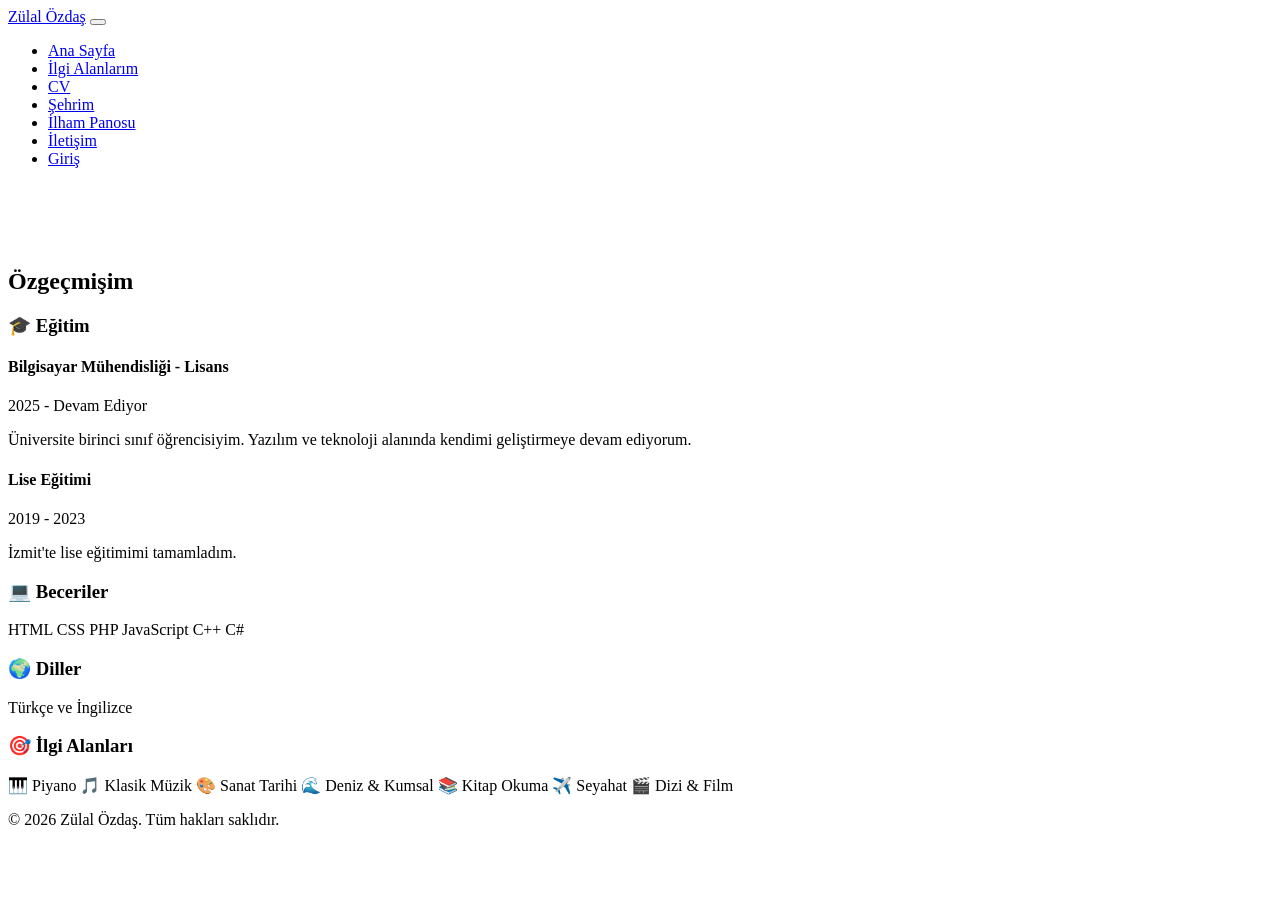
==== cv.html @ 0bf4eb01 "cv.html yüklendi." ====
<!DOCTYPE html>
<html lang="tr">

<head>
  <meta charset="UTF-8">
  <meta name="viewport" content="width=device-width, initial-scale=1.0">
  <meta name="description" content="Zülal - Özgeçmiş / CV">
  <title>Zülal | CV</title>
  <link rel="stylesheet" href="css/style.css">
</head>

<body>

  <!-- Navbar -->
  <nav class="navbar">
    <div class="nav-container">
      <a href="index.html" class="nav-logo">Zülal Özdaş</a>
      <button class="hamburger" id="hamburger" aria-label="Menü">
        <span></span><span></span><span></span>
      </button>
      <ul class="nav-links" id="navLinks">
        <li><a href="index.html">Ana Sayfa</a></li>
        <li><a href="hobilerim.html">İlgi Alanlarım</a></li>
        <li><a href="cv.html" class="active">CV</a></li>
        <li><a href="sehrım.html">Şehrim</a></li>
        <li><a href="ilham.html">İlham Panosu</a></li>
        <li><a href="iletisim.html">İletişim</a></li>
        <li><a href="login.html">Giriş</a></li>
      </ul>
    </div>
  </nav>

  <div style="height: 64px;"></div>

  <section class="section">
    <h1 class="section-title">Özgeçmişim</h1>
    <div class="section-line"></div>

    <div class="cv-container">

      <!-- Eğitim -->
      <div class="cv-section fade-in">
        <h3>🎓 Eğitim</h3>
        <div class="cv-item">
          <h4>Bilgisayar Mühendisliği - Lisans</h4>
          <p class="cv-date">2025 - Devam Ediyor</p>
          <p>Üniversite birinci sınıf öğrencisiyim. Yazılım ve teknoloji alanında kendimi geliştirmeye devam ediyorum.
          </p>
        </div>
        <div class="cv-item">
          <h4>Lise Eğitimi</h4>
          <p class="cv-date">2019 - 2023</p>
          <p>İzmit'te lise eğitimimi tamamladım.</p>
        </div>
      </div>

      <!-- Beceriler -->
      <div class="cv-section fade-in">
        <h3>💻 Beceriler</h3>
        <div class="cv-skills">
          <span>HTML</span>
          <span>CSS</span>
          <span>PHP</span>
          <span>JavaScript</span>
          <span>C++</span>
          <span>C#</span>
        </div>
      </div>

      <!-- Diller -->
      <div class="cv-section fade-in">
        <h3>🌍 Diller</h3>
        <div class="cv-item">
          <span>Türkçe ve İngilizce</span>
        </div>

        <!-- İlgi Alanları -->
        <div class="cv-section fade-in">
          <h3>🎯 İlgi Alanları</h3>
          <div class="cv-skills">
            <span>🎹 Piyano</span>
            <span>🎵 Klasik Müzik</span>
            <span>🎨 Sanat Tarihi</span>
            <span>🌊 Deniz & Kumsal</span>
            <span>📚 Kitap Okuma</span>
            <span>✈️ Seyahat</span>
            <span>🎬 Dizi & Film</span>
          </div>
        </div>

      </div>
  </section>

  <footer class="footer">
    <p>&copy; 2026 Zülal Özdaş. Tüm hakları saklıdır.</p>
  </footer>

  <script src="js/main.js"></script>
</body>

</html>
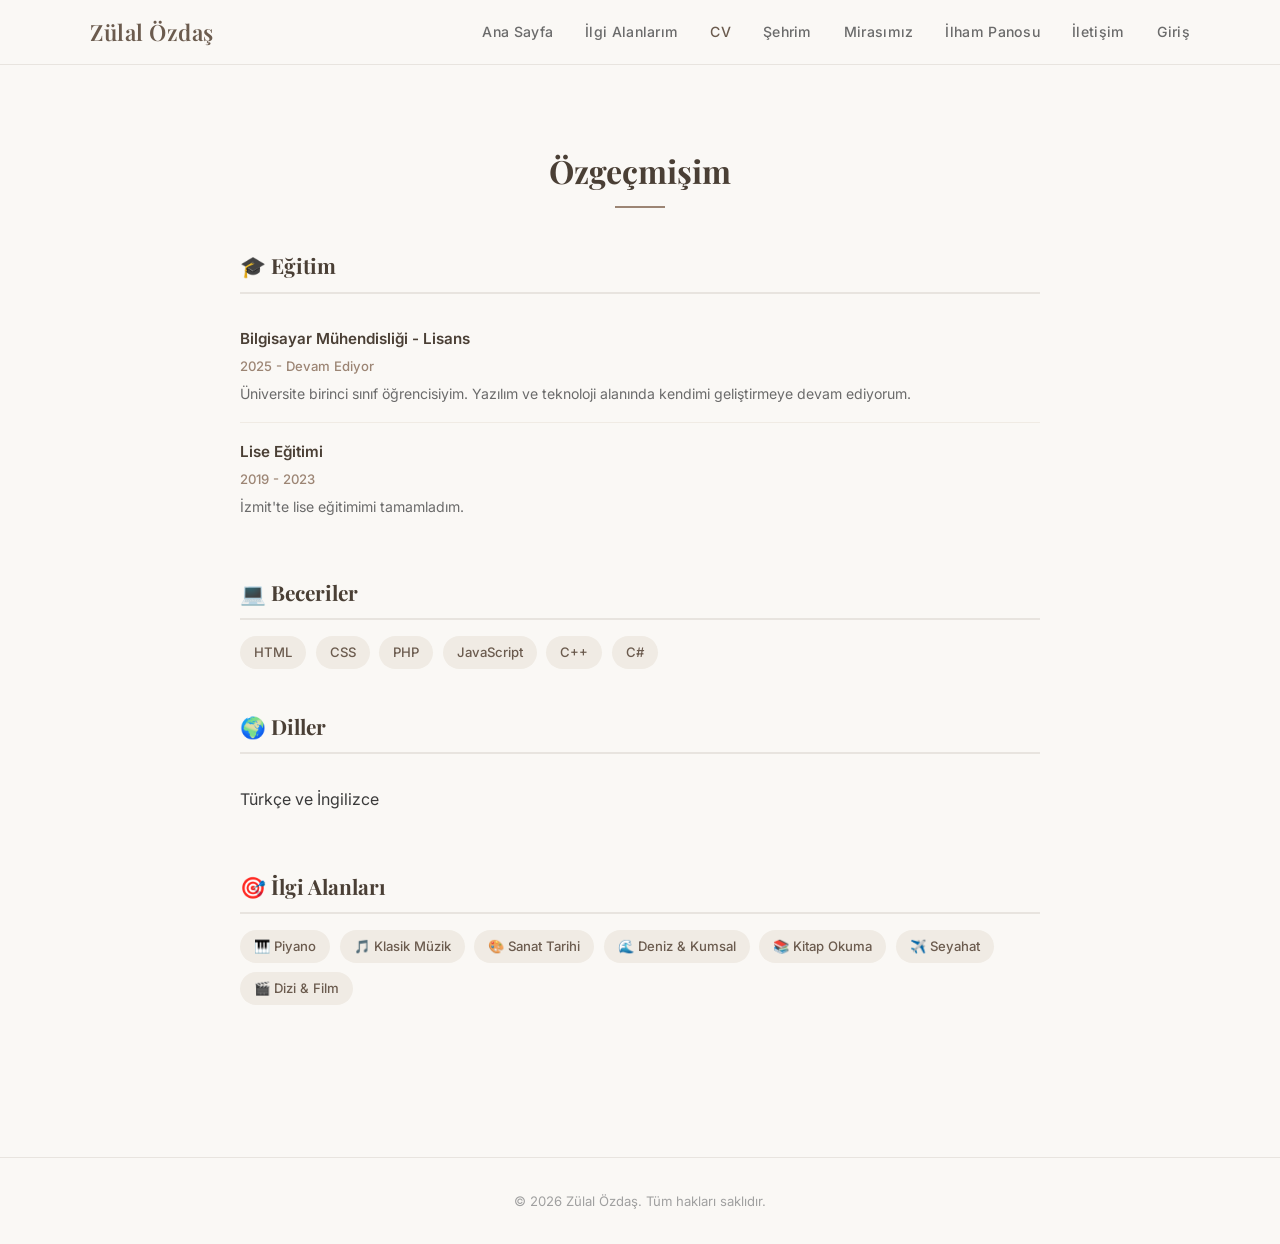
==== commit 5dd4a2b6: "cv.html güncellendi." ====
--- a/cv.html
+++ b/cv.html
@@ -4,58 +4,64 @@
 <head>
   <meta charset="UTF-8">
   <meta name="viewport" content="width=device-width, initial-scale=1.0">
-  <meta name="description" content="Zülal - Özgeçmiş / CV">
-  <title>Zülal | CV</title>
+  <meta name="description" content="Zülal Özdaş - Özgeçmiş / CV">
+  <title>Zülal Özdaş | CV</title>
   <link rel="stylesheet" href="css/style.css">
 </head>
 
 <body>
 
-  <!-- Navbar -->
-  <nav class="navbar">
-    <div class="nav-container">
-      <a href="index.html" class="nav-logo">Zülal Özdaş</a>
-      <button class="hamburger" id="hamburger" aria-label="Menü">
-        <span></span><span></span><span></span>
-      </button>
-      <ul class="nav-links" id="navLinks">
-        <li><a href="index.html">Ana Sayfa</a></li>
-        <li><a href="hobilerim.html">İlgi Alanlarım</a></li>
-        <li><a href="cv.html" class="active">CV</a></li>
-        <li><a href="sehrım.html">Şehrim</a></li>
-        <li><a href="ilham.html">İlham Panosu</a></li>
-        <li><a href="iletisim.html">İletişim</a></li>
-        <li><a href="login.html">Giriş</a></li>
-      </ul>
-    </div>
-  </nav>
+  <!-- 1. HEADER KULLANIMI: Navigasyon menüsünü sarmalıyoruz -->
+  <header>
+    <nav class="navbar">
+      <div class="nav-container">
+        <a href="index.html" class="nav-logo">Zülal Özdaş</a>
+        <button class="hamburger" id="hamburger" aria-label="Menü">
+          <span></span><span></span><span></span>
+        </button>
+        <ul class="nav-links" id="navLinks">
+          <li><a href="index.html">Ana Sayfa</a></li>
+          <li><a href="hobilerim.html">İlgi Alanlarım</a></li>
+          <li><a href="cv.html" class="active">CV</a></li>
+          <li><a href="sehrım.html">Şehrim</a></li>
+          <li><a href="mirasimiz.html">Mirasımız</a></li>
+          <li><a href="ilham.html">İlham Panosu</a></li>
+          <li><a href="iletisim.html">İletişim</a></li>
+          <li><a href="login.html">Giriş</a></li>
+        </ul>
+      </div>
+    </nav>
+  </header>
 
   <div style="height: 64px;"></div>
 
-  <section class="section">
+  <!-- Ana içeriği sarmalamak için <main> veya <section> kullanabiliriz -->
+  <main class="section">
     <h1 class="section-title">Özgeçmişim</h1>
     <div class="section-line"></div>
 
     <div class="cv-container">
 
-      <!-- Eğitim -->
-      <div class="cv-section fade-in">
+      <!-- 2. SECTION KULLANIMI: Eğitim bölümü -->
+      <section class="cv-section fade-in">
         <h3>🎓 Eğitim</h3>
-        <div class="cv-item">
+        
+        <!-- 3. ARTICLE KULLANIMI: Her bir eğitim bilgisi bağımsız bir içeriktir -->
+        <article class="cv-item">
           <h4>Bilgisayar Mühendisliği - Lisans</h4>
           <p class="cv-date">2025 - Devam Ediyor</p>
-          <p>Üniversite birinci sınıf öğrencisiyim. Yazılım ve teknoloji alanında kendimi geliştirmeye devam ediyorum.
-          </p>
-        </div>
-        <div class="cv-item">
+          <p>Üniversite birinci sınıf öğrencisiyim. Yazılım ve teknoloji alanında kendimi geliştirmeye devam ediyorum.</p>
+        </article>
+        
+        <article class="cv-item">
           <h4>Lise Eğitimi</h4>
           <p class="cv-date">2019 - 2023</p>
           <p>İzmit'te lise eğitimimi tamamladım.</p>
-        </div>
-      </div>
+        </article>
+      </section>
 
-      <!-- Beceriler -->
-      <div class="cv-section fade-in">
+      <!-- SECTION KULLANIMI: Beceriler bölümü -->
+      <section class="cv-section fade-in">
         <h3>💻 Beceriler</h3>
         <div class="cv-skills">
           <span>HTML</span>
@@ -65,32 +71,34 @@
           <span>C++</span>
           <span>C#</span>
         </div>
-      </div>
+      </section>
 
-      <!-- Diller -->
-      <div class="cv-section fade-in">
+      <!-- SECTION KULLANIMI: Diller bölümü -->
+      <section class="cv-section fade-in">
         <h3>🌍 Diller</h3>
-        <div class="cv-item">
+        <article class="cv-item">
           <span>Türkçe ve İngilizce</span>
+        </article>
+      </section>
+
+      <!-- SECTION KULLANIMI: İlgi Alanları bölümü (Kapanış etiketi hatası düzeltildi) -->
+      <section class="cv-section fade-in">
+        <h3>🎯 İlgi Alanları</h3>
+        <div class="cv-skills">
+          <span>🎹 Piyano</span>
+          <span>🎵 Klasik Müzik</span>
+          <span>🎨 Sanat Tarihi</span>
+          <span>🌊 Deniz & Kumsal</span>
+          <span>📚 Kitap Okuma</span>
+          <span>✈️ Seyahat</span>
+          <span>🎬 Dizi & Film</span>
         </div>
+      </section>
 
-        <!-- İlgi Alanları -->
-        <div class="cv-section fade-in">
-          <h3>🎯 İlgi Alanları</h3>
-          <div class="cv-skills">
-            <span>🎹 Piyano</span>
-            <span>🎵 Klasik Müzik</span>
-            <span>🎨 Sanat Tarihi</span>
-            <span>🌊 Deniz & Kumsal</span>
-            <span>📚 Kitap Okuma</span>
-            <span>✈️ Seyahat</span>
-            <span>🎬 Dizi & Film</span>
-          </div>
-        </div>
+    </div>
+  </main>
 
-      </div>
-  </section>
-
+  <!-- Semantik FOOTER etiketi zaten çok güzel kullanılmış -->
   <footer class="footer">
     <p>&copy; 2026 Zülal Özdaş. Tüm hakları saklıdır.</p>
   </footer>
--- a/css/style.css
+++ b/css/style.css
@@ -0,0 +1,1139 @@
+@import url('https://fonts.googleapis.com/css2?family=Playfair+Display:wght@400;600;700&family=Inter:wght@300;400;500;600&display=swap');
+
+/* ===== RESET & BASE ===== */
+* {
+  margin: 0;
+  padding: 0;
+  box-sizing: border-box;
+}
+
+html {
+  scroll-behavior: smooth;
+}
+
+body {
+  font-family: 'Inter', sans-serif;
+  background-color: #faf8f5;
+  color: #3a3a3a;
+  line-height: 1.7;
+  font-weight: 400;
+}
+
+a {
+  text-decoration: none;
+  color: inherit;
+  transition: color 0.3s;
+}
+
+img {
+  max-width: 100%;
+  display: block;
+}
+
+/* ===== NAVBAR ===== */
+.navbar {
+  position: fixed;
+  top: 0;
+  width: 100%;
+  background: rgba(250, 248, 245, 0.92);
+  backdrop-filter: blur(12px);
+  z-index: 1000;
+  border-bottom: 1px solid #e8e4df;
+  padding: 0 2rem;
+}
+
+.nav-container {
+  max-width: 1100px;
+  margin: 0 auto;
+  display: flex;
+  align-items: center;
+  justify-content: space-between;
+  height: 64px;
+}
+
+.nav-logo {
+  font-family: 'Playfair Display', serif;
+  font-size: 1.4rem;
+  font-weight: 600;
+  color: #6b5b4e;
+  letter-spacing: 0.5px;
+}
+
+.nav-links {
+  display: flex;
+  list-style: none;
+  gap: 2rem;
+}
+
+.nav-links a {
+  font-size: 0.88rem;
+  font-weight: 500;
+  color: #6b6b6b;
+  letter-spacing: 0.3px;
+  position: relative;
+  padding-bottom: 4px;
+  transition: color 0.3s;
+}
+
+.nav-links a:hover,
+.nav-links a.active {
+  color: #6b5b4e;
+}
+
+/* Hamburger */
+.hamburger {
+  display: none;
+  flex-direction: column;
+  gap: 5px;
+  cursor: pointer;
+  background: none;
+  border: none;
+}
+
+.hamburger span {
+  width: 24px;
+  height: 2px;
+  background: #6b5b4e;
+  transition: 0.3s;
+}
+
+/* ===== HERO ===== */
+.hero {
+  min-height: 100vh;
+  display: flex;
+  align-items: center;
+  justify-content: center;
+  text-align: center;
+  padding: 6rem 2rem 4rem;
+  background: linear-gradient(160deg, #faf8f5 0%, #f0ebe4 50%, #e8e0d6 100%);
+}
+
+.hero-content {
+  max-width: 650px;
+  animation: fadeUp 1s ease;
+}
+
+.hero h1 {
+  font-family: 'Playfair Display', serif;
+  font-size: 3rem;
+  font-weight: 700;
+  color: #4a3f35;
+  margin-bottom: 0.5rem;
+  line-height: 1.2;
+}
+
+.hero .subtitle {
+  font-size: 1.05rem;
+  color: #8a7d72;
+  margin-bottom: 1.5rem;
+  font-weight: 300;
+}
+
+.hero p {
+  font-size: 0.95rem;
+  color: #6b6b6b;
+  line-height: 1.8;
+  max-width: 520px;
+  margin: 0 auto 2rem;
+}
+
+.hero-btn {
+  display: inline-block;
+  padding: 12px 32px;
+  background: #6b5b4e;
+  color: #fff;
+  border-radius: 30px;
+  font-size: 0.88rem;
+  font-weight: 500;
+  letter-spacing: 0.5px;
+  transition: all 0.3s;
+}
+
+.hero-btn:hover {
+  background: #8a7566;
+  transform: translateY(-2px);
+  box-shadow: 0 8px 20px rgba(107, 91, 78, 0.25);
+}
+
+/* ===== SECTIONS ===== */
+.section {
+  padding: 5rem 2rem;
+  max-width: 1100px;
+  margin: 0 auto;
+}
+
+.section-title {
+  font-family: 'Playfair Display', serif;
+  font-size: 2rem;
+  color: #4a3f35;
+  text-align: center;
+  margin-bottom: 0.5rem;
+}
+
+.section-line {
+  width: 50px;
+  height: 2px;
+  background: #9c8574;
+  margin: 0 auto 2.5rem;
+}
+
+/* ===== HAKKIMDA (ABOUT) ===== */
+.about-wrapper {
+  display: flex;
+  align-items: center;
+  gap: 3rem;
+  max-width: 900px;
+  margin: 0 auto;
+}
+
+.about-img {
+  width: 280px;
+  min-width: 280px;
+  height: 340px;
+  border-radius: 16px;
+  object-fit: cover;
+  box-shadow: 0 12px 30px rgba(0,0,0,0.08);
+}
+
+.about-text h3 {
+  font-family: 'Playfair Display', serif;
+  font-size: 1.4rem;
+  color: #4a3f35;
+  margin-bottom: 0.8rem;
+}
+
+.about-text p {
+  font-size: 0.93rem;
+  color: #5a5a5a;
+  line-height: 1.9;
+  margin-bottom: 1rem;
+}
+
+.about-info {
+  display: flex;
+  flex-wrap: wrap;
+  gap: 1rem;
+  margin-top: 1rem;
+}
+
+.about-info span {
+  background: #f0ebe4;
+  padding: 6px 16px;
+  border-radius: 20px;
+  font-size: 0.82rem;
+  color: #6b5b4e;
+  font-weight: 500;
+}
+
+/* ===== PROFİL KAPAK (Ana Sayfa) ===== */
+.profile-cover {
+  width: 100%;
+  margin-top: 64px;
+  background: #f0ebe4;
+  display: flex;
+  justify-content: center;
+  align-items: center;
+}
+
+.cover-img {
+    width: 100%;
+    height: 300px;           
+    object-fit: cover;       
+    object-position: center; 
+    display: block;
+}
+
+.profile-info {
+  max-width: 900px;
+  margin: 0 auto;
+  padding: 0 2rem 3rem;
+  display: flex;
+  align-items: flex-start;
+  gap: 2rem;
+}
+
+.profile-left {
+  flex-shrink: 0;
+  margin-top: -60px;
+}
+
+.profile-avatar {
+  width: 170px;
+  height: 210px;
+  border-radius: 8px;
+  object-fit: cover;
+  border: 4px solid #fff;
+  box-shadow: 0 4px 15px rgba(0,0,0,0.1);
+}
+
+.profile-name {
+  font-family: 'Playfair Display', serif;
+  font-size: 1.25rem;
+  color: #4a3f35;
+  margin-top: 0.6rem;
+  font-weight: 700;
+}
+
+.profile-title {
+  font-size: 0.85rem;
+  color: #8a7d72;
+  font-weight: 400;
+}
+
+.profile-socials {
+  display: flex;
+  gap: 1rem;
+  margin-top: 1.2rem;
+  justify-content: flex-start;
+}
+
+.social-icon {
+  width: 38px;
+  height: 38px;
+  border-radius: 50%;
+  background: #fff;
+  display: flex;
+  align-items: center;
+  justify-content: center;
+  font-size: 1.1rem;
+  color: #6b5b4e;
+  box-shadow: 0 2px 8px rgba(0,0,0,0.08);
+  transition: all 0.3s cubic-bezier(0.175, 0.885, 0.32, 1.275);
+  border: 1px solid #f0ebe4;
+}
+
+.social-icon:hover {
+  transform: translateY(-4px);
+  color: #fff;
+  box-shadow: 0 6px 15px rgba(107, 91, 78, 0.2);
+}
+
+.social-icon.github:hover {
+  background: #333;
+  border-color: #333;
+}
+
+.social-icon.spotify:hover {
+  background: #1DB954;
+  border-color: #1DB954;
+}
+
+.social-icon.book:hover {
+  background: #ff9f43;
+  border-color: #ff9f43;
+}
+
+.profile-right {
+  padding-top: 1.2rem;
+}
+
+.profile-right p {
+  font-size: 0.93rem;
+  color: #5a5a5a;
+  line-height: 1.9;
+  margin-bottom: 0.8rem;
+}
+
+/* ===== İLGİ ALANLARI (INTERESTS) ===== */
+.interests-grid {
+  display: grid;
+  grid-template-columns: repeat(auto-fill, minmax(240px, 1fr));
+  gap: 1.5rem;
+}
+
+.interest-card {
+  background: #fff;
+  border-radius: 14px;
+  overflow: hidden;
+  box-shadow: 0 4px 16px rgba(0,0,0,0.04);
+  transition: transform 0.3s, box-shadow 0.3s;
+}
+
+.interest-card:hover {
+  transform: translateY(-6px);
+  box-shadow: 0 12px 30px rgba(0,0,0,0.1);
+}
+
+.interest-card img {
+  width: 100%;
+  height: 180px;
+  object-fit: cover;
+}
+
+.interest-card .card-body {
+  padding: 1rem 1.2rem;
+}
+
+.interest-card h4 {
+  font-family: 'Playfair Display', serif;
+  font-size: 1rem;
+  color: #4a3f35;
+  margin-bottom: 0.3rem;
+}
+
+.interest-card p {
+  font-size: 0.82rem;
+  color: #8a8a8a;
+  line-height: 1.6;
+}
+
+/* ===== CV SAYFASI ===== */
+.cv-container {
+  max-width: 800px;
+  margin: 0 auto;
+}
+
+.cv-section {
+  margin-bottom: 2.5rem;
+}
+
+.cv-section h3 {
+  font-family: 'Playfair Display', serif;
+  font-size: 1.3rem;
+  color: #4a3f35;
+  margin-bottom: 1rem;
+  padding-bottom: 0.5rem;
+  border-bottom: 2px solid #e8e4df;
+}
+
+.cv-item {
+  padding: 1rem 0;
+  border-bottom: 1px solid #f0ebe4;
+}
+
+.cv-item:last-child {
+  border-bottom: none;
+}
+
+.cv-item h4 {
+  font-size: 0.95rem;
+  color: #4a3f35;
+  font-weight: 600;
+  margin-bottom: 0.2rem;
+}
+
+.cv-item .cv-date {
+  font-size: 0.82rem;
+  color: #9c8574;
+  font-weight: 500;
+  margin-bottom: 0.3rem;
+}
+
+.cv-item p {
+  font-size: 0.88rem;
+  color: #6b6b6b;
+}
+
+.cv-skills {
+  display: flex;
+  flex-wrap: wrap;
+  gap: 0.6rem;
+}
+
+.cv-skills span {
+  background: #f0ebe4;
+  color: #6b5b4e;
+  padding: 5px 14px;
+  border-radius: 20px;
+  font-size: 0.82rem;
+  font-weight: 500;
+}
+
+/* ===== ŞEHRİM ===== */
+.city-content {
+  max-width: 800px;
+  margin: 0 auto;
+  text-align: center;
+}
+
+.city-content p {
+  font-size: 0.95rem;
+  color: #5a5a5a;
+  line-height: 1.9;
+  margin-bottom: 1.5rem;
+}
+
+/* ===== HAVA DURUMU & SECTION HEADER ===== */
+.section-header-wrapper {
+  position: relative;
+  display: flex;
+  justify-content: center;
+  align-items: center;
+  margin-bottom: 2.5rem;
+  min-height: 80px;
+}
+
+.title-wrapper {
+  text-align: center;
+}
+
+.weather-widget {
+  position: absolute;
+  right: 0;
+  max-width: 220px;
+  margin: 0;
+  background: linear-gradient(135deg, #6b5b4e, #8a7d72);
+  color: #fff;
+  border-radius: 16px;
+  padding: 0.8rem 1.2rem;
+  box-shadow: 0 8px 20px rgba(107, 91, 78, 0.15);
+  display: flex;
+  align-items: center;
+  justify-content: space-between;
+  transition: transform 0.3s ease, box-shadow 0.3s ease;
+}
+
+.weather-widget:hover {
+  transform: translateY(-4px);
+  box-shadow: 0 12px 25px rgba(107, 91, 78, 0.2);
+}
+
+.weather-loading {
+  width: 100%;
+  text-align: center;
+  font-size: 0.85rem;
+  opacity: 0.8;
+}
+
+.weather-info {
+  display: flex;
+  flex-direction: column;
+}
+
+.weather-city {
+  font-family: 'Playfair Display', serif;
+  font-size: 1.1rem;
+  font-weight: 600;
+  margin-bottom: 0.1rem;
+  letter-spacing: 0.3px;
+}
+
+.weather-desc {
+  font-size: 0.75rem;
+  opacity: 0.9;
+  font-weight: 300;
+}
+
+.weather-temp-container {
+  display: flex;
+  align-items: center;
+  gap: 0.8rem;
+}
+
+.weather-icon {
+  font-size: 2rem;
+  line-height: 1;
+}
+
+.weather-temp {
+  font-size: 1.6rem;
+  font-weight: 700;
+  letter-spacing: -0.5px;
+}
+
+.city-features {
+  display: grid;
+  grid-template-columns: repeat(3, 1fr);
+  gap: 1.5rem;
+  margin-top: 2rem;
+}
+
+.city-feature {
+  background: #fff;
+  padding: 2rem 1.5rem;
+  border-radius: 14px;
+  box-shadow: 0 4px 16px rgba(0,0,0,0.04);
+  transition: transform 0.3s;
+}
+
+.city-feature:hover {
+  transform: translateY(-4px);
+}
+
+.city-feature .icon {
+  font-size: 2rem;
+  margin-bottom: 0.8rem;
+}
+
+.city-feature h4 {
+  font-family: 'Playfair Display', serif;
+  font-size: 1rem;
+  color: #4a3f35;
+  margin-bottom: 0.4rem;
+}
+
+.city-feature p {
+  font-size: 0.82rem;
+  color: #8a8a8a;
+  margin-bottom: 0;
+}
+
+/* ===== ŞEHRİM DETAY (YENİ TASARIM) ===== */
+.city-details {
+  max-width: 1000px;
+  margin: 4rem auto 0;
+  display: flex;
+  flex-direction: column;
+  gap: 4rem;
+}
+
+.detail-section h3 {
+  font-family: 'Playfair Display', serif;
+  font-size: 2rem;
+  color: #4a3f35;
+  margin-bottom: 2.5rem;
+  text-align: center;
+  position: relative;
+}
+
+.detail-section h3::after {
+  content: '';
+  display: block;
+  width: 60px;
+  height: 3px;
+  background: #9c8574;
+  margin: 0.8rem auto 0;
+  border-radius: 2px;
+}
+
+.detail-section ul {
+  list-style-type: none;
+  padding-left: 0;
+  margin-bottom: 1.5rem;
+}
+
+.detail-section ul li {
+  position: relative;
+  padding-left: 1.5rem;
+  font-size: 0.95rem;
+  color: #5a5a5a;
+  margin-bottom: 0.6rem;
+  line-height: 1.7;
+}
+
+.detail-section ul li::before {
+  content: '•';
+  color: #9c8574;
+  font-size: 1.2rem;
+  position: absolute;
+  left: 0;
+  top: -2px;
+}
+
+/* YENİ SHOWCASE KARTLARI */
+.showcase-card {
+  display: flex;
+  flex-direction: column;
+  background: #fff;
+  border-radius: 24px;
+  overflow: hidden;
+  box-shadow: 0 12px 35px rgba(0,0,0,0.06);
+  margin-bottom: 2.5rem;
+  transition: transform 0.4s cubic-bezier(0.175, 0.885, 0.32, 1.275), box-shadow 0.4s;
+  border: 1px solid rgba(232, 228, 223, 0.5);
+}
+
+.showcase-card:hover {
+  transform: translateY(-8px);
+  box-shadow: 0 20px 45px rgba(0,0,0,0.1);
+}
+
+@media (min-width: 768px) {
+  .showcase-card {
+    flex-direction: row;
+    align-items: stretch;
+    min-height: 360px;
+  }
+  .showcase-card.reverse {
+    flex-direction: row-reverse;
+  }
+}
+
+.showcase-content {
+  flex: 1;
+  padding: 3.5rem;
+  display: flex;
+  flex-direction: column;
+  justify-content: center;
+}
+
+.showcase-content h4 {
+  font-family: 'Playfair Display', serif;
+  font-size: 1.4rem;
+  color: #4a3f35;
+  margin-bottom: 1rem;
+  line-height: 1.3;
+}
+
+.showcase-content p {
+  font-size: 1rem;
+  color: #6b6b6b;
+  line-height: 1.8;
+  margin-bottom: 0;
+}
+
+/* ===== MİRAS ===== */
+.miras-content {
+  max-width: 800px;
+  margin: 0 auto;
+}
+
+.miras-content > p {
+  font-size: 0.95rem;
+  color: #5a5a5a;
+  line-height: 1.9;
+  margin-bottom: 1.5rem;
+  text-align: center;
+}
+
+.miras-list {
+  display: grid;
+  gap: 1.2rem;
+}
+
+.miras-item {
+  background: #fff;
+  padding: 1.5rem;
+  border-radius: 14px;
+  box-shadow: 0 4px 16px rgba(0,0,0,0.04);
+  display: flex;
+  align-items: center;
+  gap: 1rem;
+  transition: transform 0.3s;
+}
+
+.miras-item:hover {
+  transform: translateX(6px);
+}
+
+.miras-item .icon {
+  font-size: 1.8rem;
+  min-width: 40px;
+  text-align: center;
+}
+
+.miras-item h4 {
+  font-family: 'Playfair Display', serif;
+  font-size: 1rem;
+  color: #4a3f35;
+  margin-bottom: 0.2rem;
+}
+
+.miras-item p {
+  font-size: 0.85rem;
+  color: #6b6b6b;
+}
+
+/* ===== İLETİŞİM ===== */
+.contact-wrapper {
+  max-width: 600px;
+  margin: 0 auto;
+}
+
+.contact-info {
+  text-align: center;
+  margin-bottom: 2rem;
+}
+
+.contact-info p {
+  font-size: 0.93rem;
+  color: #6b6b6b;
+  margin-bottom: 0.5rem;
+}
+
+.contact-form {
+  display: flex;
+  flex-direction: column;
+  gap: 1rem;
+}
+
+.contact-form input,
+.contact-form textarea {
+  width: 100%;
+  padding: 12px 16px;
+  border: 1px solid #e0dbd5;
+  border-radius: 10px;
+  font-family: 'Inter', sans-serif;
+  font-size: 0.9rem;
+  background: #fff;
+  color: #3a3a3a;
+  transition: border-color 0.3s, box-shadow 0.3s;
+  outline: none;
+}
+
+.contact-form input:focus,
+.contact-form textarea:focus {
+  border-color: #9c8574;
+  box-shadow: 0 0 0 3px rgba(156, 133, 116, 0.12);
+}
+
+.contact-form textarea {
+  min-height: 130px;
+  resize: vertical;
+}
+
+.contact-form .form-row {
+  display: flex;
+  gap: 1rem;
+}
+
+.contact-form button {
+  padding: 12px 32px;
+  background: #6b5b4e;
+  color: #fff;
+  border: none;
+  border-radius: 30px;
+  font-family: 'Inter', sans-serif;
+  font-size: 0.9rem;
+  font-weight: 500;
+  cursor: pointer;
+  transition: all 0.3s;
+  align-self: flex-start;
+}
+
+.contact-form button:hover {
+  background: #8a7566;
+  transform: translateY(-2px);
+  box-shadow: 0 6px 16px rgba(107, 91, 78, 0.25);
+}
+
+.form-error {
+  color: #c0392b;
+  font-size: 0.78rem;
+  display: none;
+}
+
+.form-error.show {
+  display: block;
+}
+
+/* ===== LOGIN ===== */
+.login-page {
+  min-height: 100vh;
+  display: flex;
+  align-items: center;
+  justify-content: center;
+  background: linear-gradient(160deg, #faf8f5 0%, #f0ebe4 50%, #e8e0d6 100%);
+  padding: 2rem;
+}
+
+.login-card {
+  background: #fff;
+  padding: 2.5rem;
+  border-radius: 18px;
+  box-shadow: 0 8px 30px rgba(0,0,0,0.06);
+  width: 100%;
+  max-width: 400px;
+}
+
+.login-card h2 {
+  font-family: 'Playfair Display', serif;
+  font-size: 1.6rem;
+  color: #4a3f35;
+  text-align: center;
+  margin-bottom: 0.5rem;
+}
+
+.login-card .login-subtitle {
+  text-align: center;
+  font-size: 0.88rem;
+  color: #8a8a8a;
+  margin-bottom: 2rem;
+}
+
+.login-form {
+  display: flex;
+  flex-direction: column;
+  gap: 1rem;
+}
+
+.login-form label {
+  font-size: 0.85rem;
+  font-weight: 500;
+  color: #4a3f35;
+  margin-bottom: -0.5rem;
+}
+
+.login-form input {
+  width: 100%;
+  padding: 12px 16px;
+  border: 1px solid #e0dbd5;
+  border-radius: 10px;
+  font-family: 'Inter', sans-serif;
+  font-size: 0.9rem;
+  background: #faf8f5;
+  color: #3a3a3a;
+  transition: border-color 0.3s, box-shadow 0.3s;
+  outline: none;
+}
+
+.login-form input:focus {
+  border-color: #9c8574;
+  box-shadow: 0 0 0 3px rgba(156, 133, 116, 0.12);
+}
+
+.login-form button {
+  margin-top: 0.5rem;
+  padding: 12px;
+  background: #6b5b4e;
+  color: #fff;
+  border: none;
+  border-radius: 30px;
+  font-family: 'Inter', sans-serif;
+  font-size: 0.9rem;
+  font-weight: 500;
+  cursor: pointer;
+  transition: all 0.3s;
+}
+
+.login-form button:hover {
+  background: #8a7566;
+  transform: translateY(-2px);
+}
+
+/* ===== FOOTER ===== */
+.footer {
+  text-align: center;
+  padding: 2rem;
+  border-top: 1px solid #e8e4df;
+  margin-top: 2rem;
+}
+
+.footer p {
+  font-size: 0.82rem;
+  color: #a0a0a0;
+}
+
+/* ===== NASA APOD WIDGET ===== */
+.apod-widget {
+  background: #fff;
+  border-radius: 20px;
+  overflow: hidden;
+  box-shadow: 0 12px 35px rgba(0,0,0,0.06);
+  max-width: 900px;
+  margin: 0 auto;
+  display: flex;
+  flex-direction: column;
+  border: 1px solid rgba(232, 228, 223, 0.5);
+  transition: transform 0.4s ease, box-shadow 0.4s ease;
+}
+
+.apod-widget:hover {
+  transform: translateY(-5px);
+  box-shadow: 0 18px 45px rgba(0,0,0,0.1);
+}
+
+@media (min-width: 768px) {
+  .apod-widget {
+    flex-direction: row;
+    height: 400px;
+  }
+}
+
+.apod-media {
+  flex: 1;
+  min-height: 250px;
+  background: #f0ebe4;
+  display: flex;
+  align-items: center;
+  justify-content: center;
+  overflow: hidden;
+}
+
+.apod-media img,
+.apod-media iframe {
+  width: 100%;
+  height: 100%;
+  object-fit: cover;
+}
+
+.apod-content {
+  flex: 1.2;
+  padding: 2.5rem;
+  display: flex;
+  flex-direction: column;
+  justify-content: center;
+}
+
+.apod-title {
+  font-family: 'Playfair Display', serif;
+  font-size: 1.4rem;
+  color: #4a3f35;
+  margin-bottom: 0.5rem;
+  font-weight: 600;
+  line-height: 1.3;
+}
+
+.apod-date {
+  font-size: 0.85rem;
+  color: #9c8574;
+  margin-bottom: 1.2rem;
+  font-weight: 500;
+  letter-spacing: 0.5px;
+}
+
+.apod-desc {
+  font-size: 0.92rem;
+  color: #5a5a5a;
+  line-height: 1.8;
+  max-height: 180px;
+  overflow-y: auto;
+  padding-right: 10px;
+}
+
+/* Custom scrollbar for apod description */
+.apod-desc::-webkit-scrollbar {
+  width: 5px;
+}
+.apod-desc::-webkit-scrollbar-track {
+  background: #f0ebe4;
+  border-radius: 5px;
+}
+.apod-desc::-webkit-scrollbar-thumb {
+  background: #9c8574;
+  border-radius: 5px;
+}
+
+/* ===== ANIMATIONS ===== */
+@keyframes fadeUp {
+  from {
+    opacity: 0;
+    transform: translateY(30px);
+  }
+  to {
+    opacity: 1;
+    transform: translateY(0);
+  }
+}
+
+
+
+/* ===== ŞEHRİM GÖRSELLERİ (SHOWCASE MEDIA) ===== */
+.showcase-media {
+  flex: 1.2;
+  position: relative;
+  min-height: 250px;
+  overflow: hidden;
+  background: #f0ebe4;
+}
+
+.showcase-media img {
+  width: 100%;
+  height: 100%;
+  object-fit: cover;
+  position: absolute;
+  top: 0;
+  left: 0;
+  transition: transform 0.6s ease;
+}
+
+.showcase-card:hover .showcase-media img {
+  transform: scale(1.05);
+}
+
+
+
+/* Birden fazla görsel içeren kartlar için */
+.showcase-media.multi-image {
+  display: grid;
+  grid-template-columns: 1fr 1fr;
+  gap: 2px;
+  background: #fff;
+}
+
+.showcase-media.multi-image > div {
+  position: relative;
+  height: 100%;
+  width: 100%;
+  overflow: hidden;
+}
+
+@media (max-width: 767px) {
+  .showcase-content {
+    padding: 2rem 1.5rem;
+  }
+  .showcase-media {
+    min-height: 220px;
+  }
+
+}
+
+/* ===== RESPONSIVE ===== */
+@media (max-width: 768px) {
+  .hamburger {
+    display: flex;
+  }
+
+  .nav-links {
+    display: none;
+    position: absolute;
+    top: 64px;
+    left: 0;
+    right: 0;
+    background: rgba(250, 248, 245, 0.98);
+    flex-direction: column;
+    padding: 1.5rem 2rem;
+    gap: 1.2rem;
+    border-bottom: 1px solid #e8e4df;
+  }
+
+  .nav-links.open {
+    display: flex;
+  }
+
+  .hero h1 {
+    font-size: 2.2rem;
+  }
+
+  .about-wrapper {
+    flex-direction: column;
+    text-align: center;
+  }
+
+  .about-img {
+    width: 200px;
+    min-width: 200px;
+    height: 250px;
+  }
+
+  .city-features {
+    grid-template-columns: 1fr;
+  }
+
+  .contact-form .form-row {
+    flex-direction: column;
+  }
+
+  .interests-grid {
+    grid-template-columns: 1fr 1fr;
+  }
+
+  .profile-cover {
+    height: 200px;
+  }
+
+  .profile-info {
+    flex-direction: column;
+    align-items: center;
+    text-align: center;
+  }
+
+  .profile-left {
+    margin-top: -40px;
+  }
+
+  .profile-avatar {
+    width: 100px;
+    height: 125px;
+  }
+
+  .profile-socials {
+    justify-content: center;
+  }
+}
+
+@media (max-width: 480px) {
+  .interests-grid {
+    grid-template-columns: 1fr;
+  }
+}
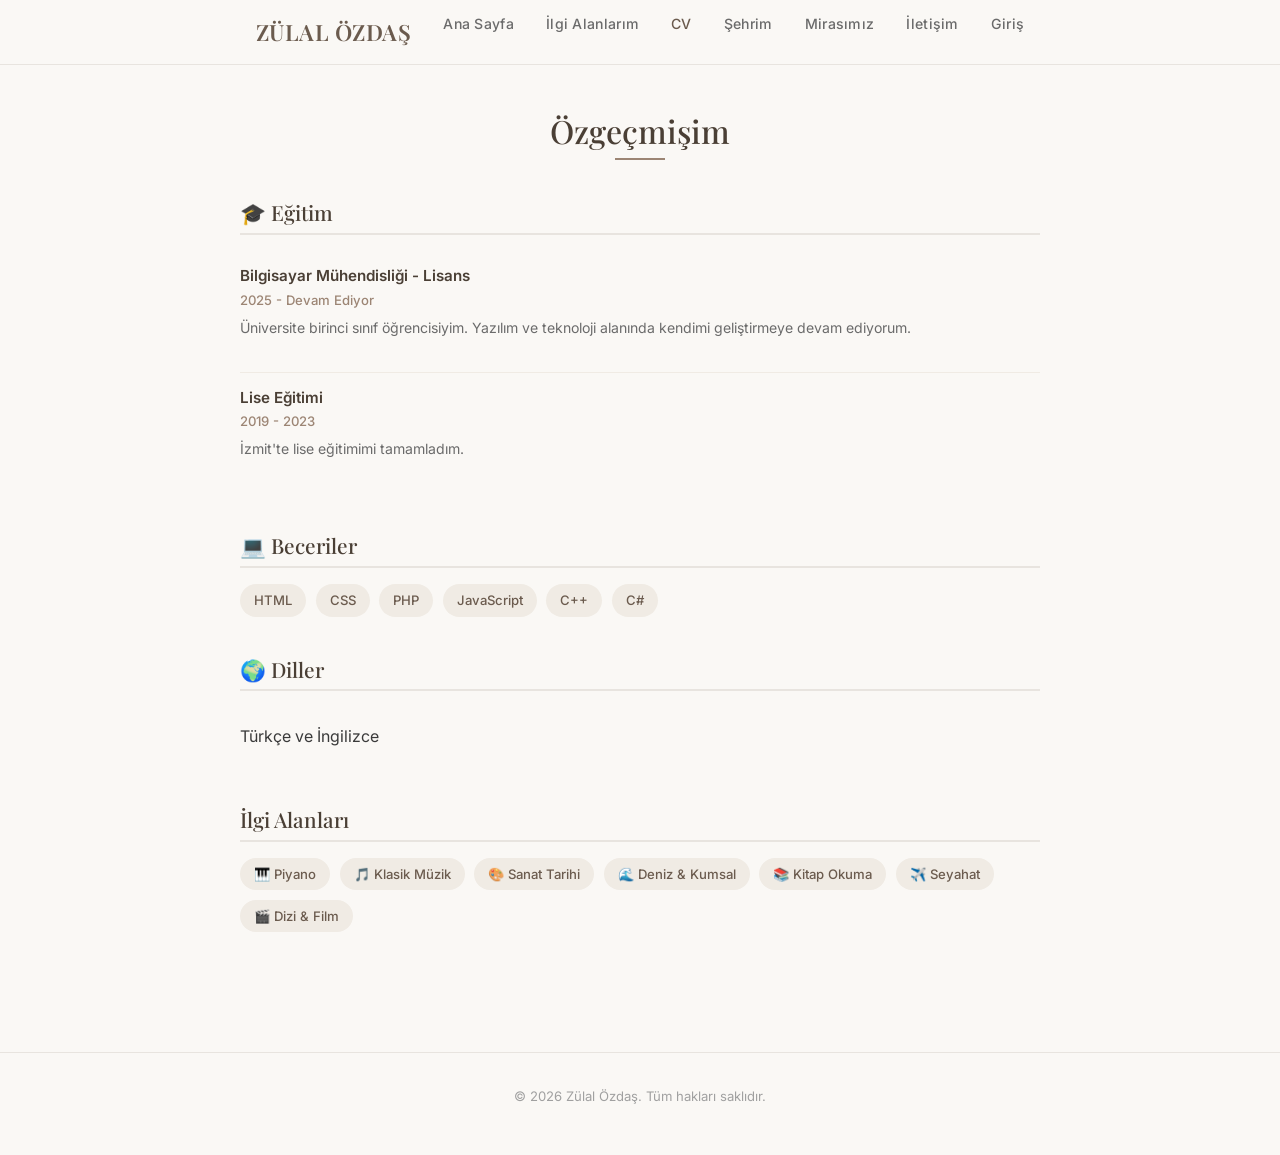
==== commit f43c99e9: "web-proje içindeki tüm dosyalar güncellendi." ====
--- a/cv.html
+++ b/cv.html
@@ -5,17 +5,21 @@
   <meta charset="UTF-8">
   <meta name="viewport" content="width=device-width, initial-scale=1.0">
   <meta name="description" content="Zülal Özdaş - Özgeçmiş / CV">
-  <title>Zülal Özdaş | CV</title>
+  <title>Zülal | CV</title>
+  <!-- Bootstrap 5 CSS -->
+  <link href="https://cdn.jsdelivr.net/npm/bootstrap@5.3.0/dist/css/bootstrap.min.css" rel="stylesheet">
   <link rel="stylesheet" href="css/style.css">
+  <!-- Font Awesome for icons -->
+  <link rel="stylesheet" href="https://cdnjs.cloudflare.com/ajax/libs/font-awesome/6.4.0/css/all.min.css">
 </head>
 
 <body>
 
-  <!-- 1. HEADER KULLANIMI: Navigasyon menüsünü sarmalıyoruz -->
+  <!-- Navbar -->
   <header>
     <nav class="navbar">
       <div class="nav-container">
-        <a href="index.html" class="nav-logo">Zülal Özdaş</a>
+        <span class="nav-logo">ZÜLAL ÖZDAŞ</span>
         <button class="hamburger" id="hamburger" aria-label="Menü">
           <span></span><span></span><span></span>
         </button>
@@ -25,7 +29,6 @@
           <li><a href="cv.html" class="active">CV</a></li>
           <li><a href="sehrım.html">Şehrim</a></li>
           <li><a href="mirasimiz.html">Mirasımız</a></li>
-          <li><a href="ilham.html">İlham Panosu</a></li>
           <li><a href="iletisim.html">İletişim</a></li>
           <li><a href="login.html">Giriş</a></li>
         </ul>
@@ -36,23 +39,24 @@
   <div style="height: 64px;"></div>
 
   <!-- Ana içeriği sarmalamak için <main> veya <section> kullanabiliriz -->
-  <main class="section">
+  <main class="container py-5">
     <h1 class="section-title">Özgeçmişim</h1>
     <div class="section-line"></div>
 
-    <div class="cv-container">
+    <div class="cv-container mx-auto" style="max-width: 800px;">
 
       <!-- 2. SECTION KULLANIMI: Eğitim bölümü -->
       <section class="cv-section fade-in">
         <h3>🎓 Eğitim</h3>
-        
+
         <!-- 3. ARTICLE KULLANIMI: Her bir eğitim bilgisi bağımsız bir içeriktir -->
         <article class="cv-item">
           <h4>Bilgisayar Mühendisliği - Lisans</h4>
           <p class="cv-date">2025 - Devam Ediyor</p>
-          <p>Üniversite birinci sınıf öğrencisiyim. Yazılım ve teknoloji alanında kendimi geliştirmeye devam ediyorum.</p>
+          <p>Üniversite birinci sınıf öğrencisiyim. Yazılım ve teknoloji alanında kendimi geliştirmeye devam ediyorum.
+          </p>
         </article>
-        
+
         <article class="cv-item">
           <h4>Lise Eğitimi</h4>
           <p class="cv-date">2019 - 2023</p>
@@ -83,7 +87,7 @@
 
       <!-- SECTION KULLANIMI: İlgi Alanları bölümü (Kapanış etiketi hatası düzeltildi) -->
       <section class="cv-section fade-in">
-        <h3>🎯 İlgi Alanları</h3>
+        <h3> İlgi Alanları</h3>
         <div class="cv-skills">
           <span>🎹 Piyano</span>
           <span>🎵 Klasik Müzik</span>
@@ -103,6 +107,7 @@
     <p>&copy; 2026 Zülal Özdaş. Tüm hakları saklıdır.</p>
   </footer>
 
+  <script src="https://cdn.jsdelivr.net/npm/bootstrap@5.3.0/dist/js/bootstrap.bundle.min.js"></script>
   <script src="js/main.js"></script>
 </body>
 
--- a/css/style.css
+++ b/css/style.css
@@ -9,6 +9,7 @@
 
 html {
   scroll-behavior: smooth;
+  overflow-y: scroll;
 }
 
 body {
@@ -192,7 +193,7 @@
   height: 340px;
   border-radius: 16px;
   object-fit: cover;
-  box-shadow: 0 12px 30px rgba(0,0,0,0.08);
+  box-shadow: 0 12px 30px rgba(0, 0, 0, 0.08);
 }
 
 .about-text h3 {
@@ -236,11 +237,11 @@
 }
 
 .cover-img {
-    width: 100%;
-    height: 300px;           
-    object-fit: cover;       
-    object-position: center; 
-    display: block;
+  width: 100%;
+  height: 300px;
+  object-fit: cover;
+  object-position: center;
+  display: block;
 }
 
 .profile-info {
@@ -263,7 +264,7 @@
   border-radius: 8px;
   object-fit: cover;
   border: 4px solid #fff;
-  box-shadow: 0 4px 15px rgba(0,0,0,0.1);
+  box-shadow: 0 4px 15px rgba(0, 0, 0, 0.1);
 }
 
 .profile-name {
@@ -297,7 +298,7 @@
   justify-content: center;
   font-size: 1.1rem;
   color: #6b5b4e;
-  box-shadow: 0 2px 8px rgba(0,0,0,0.08);
+  box-shadow: 0 2px 8px rgba(0, 0, 0, 0.08);
   transition: all 0.3s cubic-bezier(0.175, 0.885, 0.32, 1.275);
   border: 1px solid #f0ebe4;
 }
@@ -321,6 +322,27 @@
 .social-icon.book:hover {
   background: #ff9f43;
   border-color: #ff9f43;
+}
+
+.profile-contact {
+  margin-top: 1.5rem;
+  display: flex;
+  flex-direction: column;
+  gap: 0.6rem;
+}
+
+.profile-contact p {
+  font-size: 0.82rem;
+  color: #6b5b4e;
+  display: flex;
+  align-items: center;
+  gap: 0.8rem;
+  font-weight: 500;
+}
+
+.profile-contact i {
+  width: 16px;
+  color: #8a7d72;
 }
 
 .profile-right {
@@ -345,13 +367,13 @@
   background: #fff;
   border-radius: 14px;
   overflow: hidden;
-  box-shadow: 0 4px 16px rgba(0,0,0,0.04);
+  box-shadow: 0 4px 16px rgba(0, 0, 0, 0.04);
   transition: transform 0.3s, box-shadow 0.3s;
 }
 
 .interest-card:hover {
   transform: translateY(-6px);
-  box-shadow: 0 12px 30px rgba(0,0,0,0.1);
+  box-shadow: 0 12px 30px rgba(0, 0, 0, 0.1);
 }
 
 .interest-card img {
@@ -542,7 +564,7 @@
   background: #fff;
   padding: 2rem 1.5rem;
   border-radius: 14px;
-  box-shadow: 0 4px 16px rgba(0,0,0,0.04);
+  box-shadow: 0 4px 16px rgba(0, 0, 0, 0.04);
   transition: transform 0.3s;
 }
 
@@ -627,7 +649,7 @@
   background: #fff;
   border-radius: 24px;
   overflow: hidden;
-  box-shadow: 0 12px 35px rgba(0,0,0,0.06);
+  box-shadow: 0 12px 35px rgba(0, 0, 0, 0.06);
   margin-bottom: 2.5rem;
   transition: transform 0.4s cubic-bezier(0.175, 0.885, 0.32, 1.275), box-shadow 0.4s;
   border: 1px solid rgba(232, 228, 223, 0.5);
@@ -635,7 +657,7 @@
 
 .showcase-card:hover {
   transform: translateY(-8px);
-  box-shadow: 0 20px 45px rgba(0,0,0,0.1);
+  box-shadow: 0 20px 45px rgba(0, 0, 0, 0.1);
 }
 
 @media (min-width: 768px) {
@@ -644,6 +666,7 @@
     align-items: stretch;
     min-height: 360px;
   }
+
   .showcase-card.reverse {
     flex-direction: row-reverse;
   }
@@ -678,7 +701,7 @@
   margin: 0 auto;
 }
 
-.miras-content > p {
+.miras-content>p {
   font-size: 0.95rem;
   color: #5a5a5a;
   line-height: 1.9;
@@ -695,7 +718,7 @@
   background: #fff;
   padding: 1.5rem;
   border-radius: 14px;
-  box-shadow: 0 4px 16px rgba(0,0,0,0.04);
+  box-shadow: 0 4px 16px rgba(0, 0, 0, 0.04);
   display: flex;
   align-items: center;
   gap: 1rem;
@@ -747,7 +770,7 @@
   gap: 1rem;
 }
 
-.contact-form input,
+.contact-form input:not([type="radio"]):not([type="checkbox"]),
 .contact-form textarea {
   width: 100%;
   padding: 12px 16px;
@@ -761,7 +784,7 @@
   outline: none;
 }
 
-.contact-form input:focus,
+.contact-form input:not([type="radio"]):not([type="checkbox"]):focus,
 .contact-form textarea:focus {
   border-color: #9c8574;
   box-shadow: 0 0 0 3px rgba(156, 133, 116, 0.12);
@@ -807,6 +830,64 @@
   display: block;
 }
 
+/* Radio & Select Styling */
+.form-group {
+  display: flex;
+  flex-direction: column;
+  gap: 0.5rem;
+}
+
+.form-group label {
+  font-size: 0.88rem;
+  font-weight: 500;
+  color: #4a3f35;
+}
+
+.contact-form select {
+  width: 100%;
+  padding: 12px 16px;
+  border: 1px solid #e0dbd5;
+  border-radius: 10px;
+  font-family: 'Inter', sans-serif;
+  font-size: 0.9rem;
+  background: #fff;
+  color: #3a3a3a;
+  appearance: none;
+  background-image: url("data:image/svg+xml;charset=UTF-8,%3Csvg xmlns='http://www.w3.org/2000/svg' width='24' height='24' viewBox='0 0 24 24' fill='none' stroke='%236b5b4e' stroke-width='2' stroke-linecap='round' stroke-linejoin='round'%3E%3Cpolyline points='6 9 12 15 18 9'%3E%3C/polyline%3E%3C/svg%3E");
+  background-repeat: no-repeat;
+  background-position: right 1rem center;
+  background-size: 1em;
+  cursor: pointer;
+  transition: border-color 0.3s;
+}
+
+.contact-form select:focus {
+  border-color: #9c8574;
+  outline: none;
+}
+
+.radio-group {
+  display: flex;
+  gap: 1.5rem;
+  margin-top: 0.2rem;
+}
+
+.radio-option {
+  display: flex;
+  align-items: center;
+  gap: 0.5rem;
+  cursor: pointer;
+  font-size: 0.9rem;
+  color: #5a5a5a;
+}
+
+.radio-option input[type="radio"] {
+  width: 18px;
+  height: 18px;
+  cursor: pointer;
+  accent-color: #6b5b4e;
+}
+
 /* ===== LOGIN ===== */
 .login-page {
   min-height: 100vh;
@@ -821,7 +902,7 @@
   background: #fff;
   padding: 2.5rem;
   border-radius: 18px;
-  box-shadow: 0 8px 30px rgba(0,0,0,0.06);
+  box-shadow: 0 8px 30px rgba(0, 0, 0, 0.06);
   width: 100%;
   max-width: 400px;
 }
@@ -909,7 +990,7 @@
   background: #fff;
   border-radius: 20px;
   overflow: hidden;
-  box-shadow: 0 12px 35px rgba(0,0,0,0.06);
+  box-shadow: 0 12px 35px rgba(0, 0, 0, 0.06);
   max-width: 900px;
   margin: 0 auto;
   display: flex;
@@ -920,7 +1001,7 @@
 
 .apod-widget:hover {
   transform: translateY(-5px);
-  box-shadow: 0 18px 45px rgba(0,0,0,0.1);
+  box-shadow: 0 18px 45px rgba(0, 0, 0, 0.1);
 }
 
 @media (min-width: 768px) {
@@ -985,13 +1066,191 @@
 .apod-desc::-webkit-scrollbar {
   width: 5px;
 }
+
 .apod-desc::-webkit-scrollbar-track {
   background: #f0ebe4;
   border-radius: 5px;
 }
+
 .apod-desc::-webkit-scrollbar-thumb {
   background: #9c8574;
   border-radius: 5px;
+}
+
+/* ===== CITY SLIDER ===== */
+.city-slider {
+  position: relative;
+  width: 100%;
+  height: 500px;
+  overflow: hidden;
+  background: #1a1a1a;
+}
+
+.slider-track {
+  position: relative;
+  width: 100%;
+  height: 100%;
+}
+
+.slide {
+  position: absolute;
+  top: 0;
+  left: 0;
+  width: 100%;
+  height: 100%;
+  opacity: 0;
+  transition: opacity 0.8s ease-in-out;
+  /* transform: scale(1.05); - Özellik kaldırıldı */
+}
+
+.slide.active {
+  opacity: 1;
+  /* transform: scale(1); - Özellik kaldırıldı */
+  z-index: 2;
+}
+
+.slide img {
+  width: 100%;
+  height: 100%;
+  object-fit: cover;
+  object-position: center;
+}
+
+.slide-caption {
+  position: absolute;
+  bottom: 0;
+  left: 0;
+  right: 0;
+  padding: 3rem 2.5rem 2rem;
+  background: linear-gradient(to top, rgba(0, 0, 0, 0.7) 0%, rgba(0, 0, 0, 0.3) 60%, transparent 100%);
+  color: #fff;
+  z-index: 3;
+}
+
+.slide-caption h3 {
+  font-family: 'Playfair Display', serif;
+  font-size: 2rem;
+  font-weight: 700;
+  margin-bottom: 0.4rem;
+  text-shadow: 0 2px 8px rgba(0, 0, 0, 0.3);
+  transform: translateY(20px);
+  opacity: 0;
+  transition: all 0.6s ease 0.3s;
+}
+
+.slide-caption p {
+  font-size: 0.95rem;
+  font-weight: 300;
+  opacity: 0;
+  transform: translateY(20px);
+  transition: all 0.6s ease 0.45s;
+  text-shadow: 0 1px 4px rgba(0, 0, 0, 0.3);
+}
+
+.slide.active .slide-caption h3,
+.slide.active .slide-caption p {
+  opacity: 1;
+  transform: translateY(0);
+}
+
+/* Slider Butonları */
+.slider-btn {
+  position: absolute;
+  top: 50%;
+  transform: translateY(-50%);
+  z-index: 5;
+  background: rgba(255, 255, 255, 0.15);
+  backdrop-filter: blur(8px);
+  border: 1px solid rgba(255, 255, 255, 0.2);
+  color: #fff;
+  width: 48px;
+  height: 48px;
+  border-radius: 50%;
+  font-size: 1.2rem;
+  cursor: pointer;
+  transition: all 0.3s ease;
+  display: flex;
+  align-items: center;
+  justify-content: center;
+}
+
+.slider-btn:hover {
+  background: rgba(255, 255, 255, 0.3);
+  transform: translateY(-50%) scale(1.1);
+  box-shadow: 0 4px 15px rgba(0, 0, 0, 0.2);
+}
+
+.slider-prev {
+  left: 1.5rem;
+}
+
+.slider-next {
+  right: 1.5rem;
+}
+
+/* Slider Noktaları */
+.slider-dots {
+  position: absolute;
+  bottom: 1.2rem;
+  left: 50%;
+  transform: translateX(-50%);
+  z-index: 5;
+  display: flex;
+  gap: 0.6rem;
+}
+
+.dot {
+  width: 10px;
+  height: 10px;
+  border-radius: 50%;
+  background: rgba(255, 255, 255, 0.35);
+  cursor: pointer;
+  transition: all 0.3s ease;
+  border: 1px solid rgba(255, 255, 255, 0.3);
+}
+
+.dot.active {
+  background: #fff;
+  transform: scale(1.25);
+  box-shadow: 0 0 8px rgba(255, 255, 255, 0.4);
+}
+
+.dot:hover {
+  background: rgba(255, 255, 255, 0.7);
+}
+
+/* CTA Butonu */
+.city-cta {
+  text-align: center;
+  margin-top: 2rem;
+}
+
+@media (max-width: 768px) {
+  .city-slider {
+    height: 350px;
+  }
+
+  .slide-caption h3 {
+    font-size: 1.4rem;
+  }
+
+  .slide-caption p {
+    font-size: 0.85rem;
+  }
+
+  .slider-btn {
+    width: 38px;
+    height: 38px;
+    font-size: 1rem;
+  }
+
+  .slider-prev {
+    left: 0.8rem;
+  }
+
+  .slider-next {
+    right: 0.8rem;
+  }
 }
 
 /* ===== ANIMATIONS ===== */
@@ -1000,6 +1259,7 @@
     opacity: 0;
     transform: translateY(30px);
   }
+
   to {
     opacity: 1;
     transform: translateY(0);
@@ -1028,7 +1288,7 @@
 }
 
 .showcase-card:hover .showcase-media img {
-  transform: scale(1.05);
+  /* transform: scale(1.05); - Özellik kaldırıldı */
 }
 
 
@@ -1041,7 +1301,7 @@
   background: #fff;
 }
 
-.showcase-media.multi-image > div {
+.showcase-media.multi-image>div {
   position: relative;
   height: 100%;
   width: 100%;
@@ -1052,6 +1312,7 @@
   .showcase-content {
     padding: 2rem 1.5rem;
   }
+
   .showcase-media {
     min-height: 220px;
   }
@@ -1136,4 +1397,4 @@
   .interests-grid {
     grid-template-columns: 1fr;
   }
-}
+}
